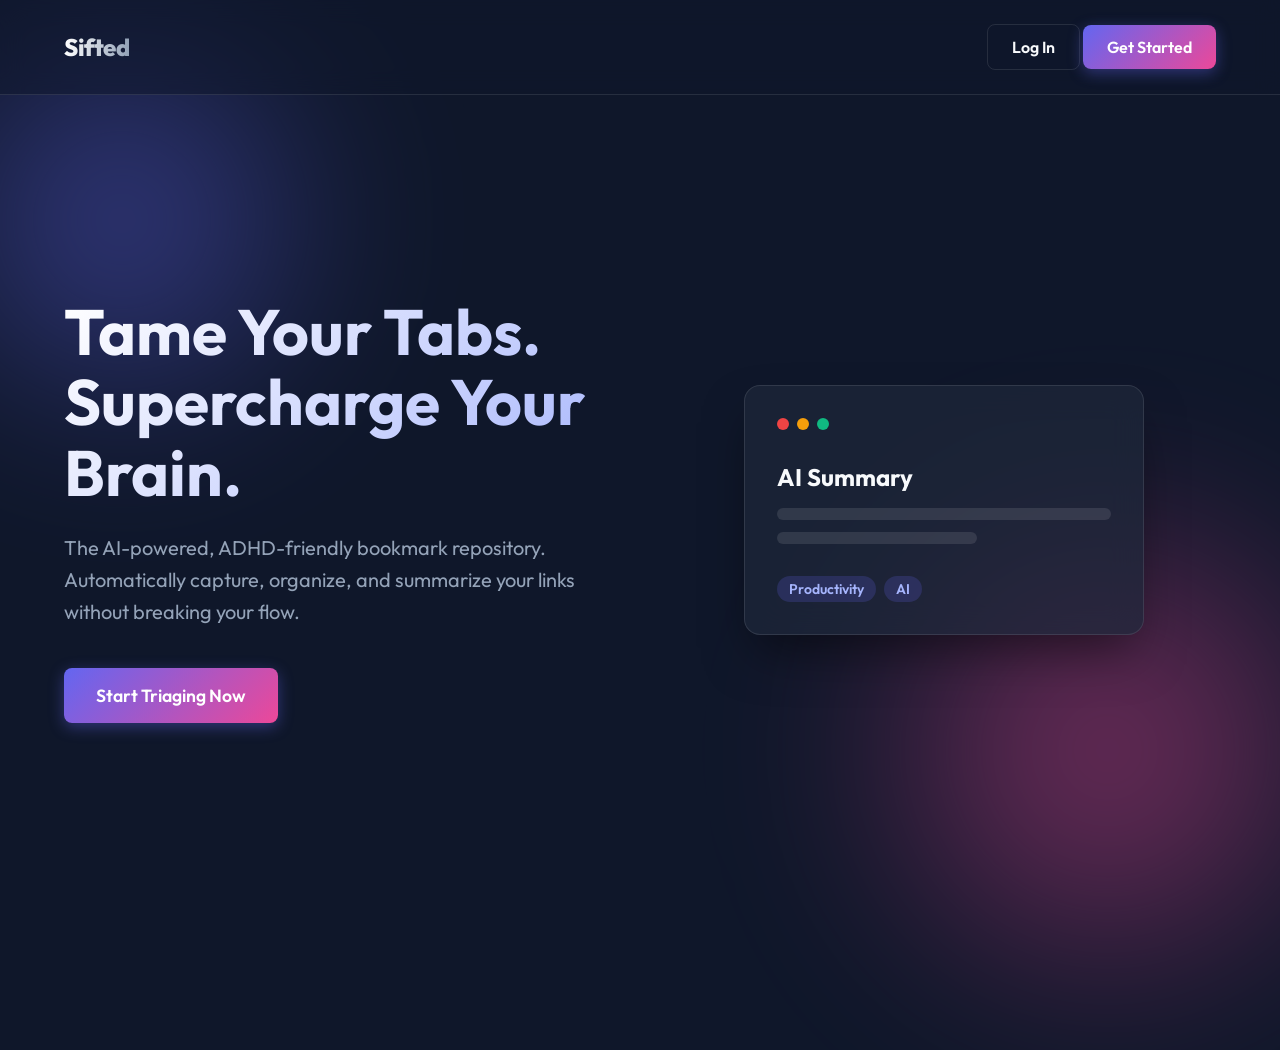
==== web/index.html @ cb75d7e3 "Login and Database added Still missing link to extension, polish and some features. Basically an MVP" ====
<!DOCTYPE html>
<html lang="en">

<head>
    <meta charset="UTF-8">
    <meta name="viewport" content="width=device-width, initial-scale=1.0">
    <title>Sifted - AI Bookmark Triage</title>
    <link rel="stylesheet" href="css/style.css">
    <link rel="preconnect" href="https://fonts.googleapis.com">
    <link rel="preconnect" href="https://fonts.gstatic.com" crossorigin>
    <link href="https://fonts.googleapis.com/css2?family=Outfit:wght@300;400;600;800&display=swap" rel="stylesheet">
</head>

<body class="landing-page dark-theme">
    <div class="blob blob-1"></div>
    <div class="blob blob-2"></div>

    <header class="glass-header">
        <div class="logo">Sifted</div>
        <nav>
            <a href="login.html" class="btn btn-secondary">Log In</a>
            <a href="signup.html" class="btn btn-primary">Get Started</a>
        </nav>
    </header>

    <main class="hero">
        <div class="hero-content">
            <h1 class="gradient-text">Tame Your Tabs. <br>Supercharge Your Brain.</h1>
            <p>The AI-powered, ADHD-friendly bookmark repository. Automatically capture, organize, and summarize your
                links without breaking your flow.</p>
            <div class="cta-group">
                <a href="signup.html" class="btn btn-primary btn-large">Start Triaging Now</a>
            </div>
        </div>

        <div class="hero-visual">
            <div class="glass-card mockup-card">
                <div class="mockup-header">
                    <span class="dot red"></span>
                    <span class="dot yellow"></span>
                    <span class="dot green"></span>
                </div>
                <div class="mockup-body">
                    <h3>AI Summary</h3>
                    <p class="skeleton-text"></p>
                    <p class="skeleton-text short"></p>
                    <div class="tags">
                        <span class="tag">Productivity</span>
                        <span class="tag">AI</span>
                    </div>
                </div>
            </div>
        </div>
    </main>

    <script src="js/app.js"></script>
</body>

</html>
---- web/css/style.css ----
:root {
    --primary: #6366f1;
    --primary-hover: #4f46e5;
    --secondary: #ec4899;
    --bg-color: #0f172a;
    --surface: rgba(30, 41, 59, 0.7);
    --surface-border: rgba(255, 255, 255, 0.1);
    --text-main: #f8fafc;
    --text-muted: #94a3b8;
    --font-family: 'Outfit', sans-serif;
}

* {
    margin: 0;
    padding: 0;
    box-sizing: border-box;
    font-family: var(--font-family);
}

body {
    background-color: var(--bg-color);
    color: var(--text-main);
    min-height: 100vh;
    overflow-x: hidden;
    position: relative;
}

/* Background Gradients / Blobs */
.blob {
    position: absolute;
    filter: blur(80px);
    border-radius: 50%;
    z-index: -1;
    opacity: 0.5;
    animation: float 10s ease-in-out infinite;
}

.blob-1 {
    top: -10%;
    left: -10%;
    width: 500px;
    height: 500px;
    background: radial-gradient(circle, var(--primary) 0%, transparent 70%);
}

.blob-2 {
    bottom: -10%;
    right: -10%;
    width: 600px;
    height: 600px;
    background: radial-gradient(circle, var(--secondary) 0%, transparent 70%);
    animation-delay: -5s;
}

@keyframes float {

    0%,
    100% {
        transform: translateY(0) scale(1);
    }

    50% {
        transform: translateY(-20px) scale(1.05);
    }
}

/* Glassmorphism */
.glass-header {
    display: flex;
    justify-content: space-between;
    align-items: center;
    padding: 1.5rem 5%;
    background: rgba(15, 23, 42, 0.5);
    backdrop-filter: blur(12px);
    -webkit-backdrop-filter: blur(12px);
    border-bottom: 1px solid var(--surface-border);
    position: fixed;
    top: 0;
    left: 0;
    width: 100%;
    z-index: 100;
}

.logo {
    font-size: 1.5rem;
    font-weight: 800;
    letter-spacing: -0.5px;
    background: linear-gradient(to right, #fff, var(--text-muted));
    -webkit-background-clip: text;
    background-clip: text;
    -webkit-text-fill-color: transparent;
    text-decoration: none;
}

/* Buttons */
.btn {
    padding: 0.75rem 1.5rem;
    border-radius: 8px;
    text-decoration: none;
    font-weight: 600;
    transition: all 0.3s ease;
    cursor: pointer;
    border: none;
    display: inline-block;
}

.btn-primary {
    background: linear-gradient(135deg, var(--primary), var(--secondary));
    color: white;
    box-shadow: 0 4px 15px rgba(99, 102, 241, 0.4);
}

.btn-primary:hover {
    transform: translateY(-2px);
    box-shadow: 0 6px 20px rgba(99, 102, 241, 0.6);
}

.btn-secondary {
    background: transparent;
    color: var(--text-main);
    border: 1px solid var(--surface-border);
}

.btn-secondary:hover {
    background: rgba(255, 255, 255, 0.05);
}

.btn-large {
    padding: 1rem 2rem;
    font-size: 1.1rem;
}

/* Hero Section */
.hero {
    min-height: 100vh;
    display: flex;
    align-items: center;
    justify-content: space-between;
    padding: 5% 5%;
    gap: 4rem;
    margin-top: 60px;
}

.hero-content {
    flex: 1;
    max-width: 600px;
}

.gradient-text {
    font-size: 4rem;
    line-height: 1.1;
    margin-bottom: 1.5rem;
    background: linear-gradient(135deg, #fff 0%, #a5b4fc 100%);
    -webkit-background-clip: text;
    background-clip: text;
    -webkit-text-fill-color: transparent;
}

.hero-content p {
    font-size: 1.25rem;
    color: var(--text-muted);
    margin-bottom: 2.5rem;
    line-height: 1.6;
}

.hero-visual {
    flex: 1;
    display: flex;
    justify-content: center;
}

.glass-card {
    background: var(--surface);
    backdrop-filter: blur(16px);
    -webkit-backdrop-filter: blur(16px);
    border: 1px solid var(--surface-border);
    border-radius: 16px;
    padding: 2rem;
    width: 100%;
    max-width: 400px;
    box-shadow: 0 25px 50px -12px rgba(0, 0, 0, 0.5);
    transition: all 0.5s ease;
}

.glass-card:hover {
    box-shadow: 0 0 30px rgba(99, 102, 241, 0.3), 0 25px 50px -12px rgba(0, 0, 0, 0.5);
    border-color: rgba(99, 102, 241, 0.4);
}

.mockup-header {
    display: flex;
    gap: 8px;
    margin-bottom: 2rem;
}

.dot {
    width: 12px;
    height: 12px;
    border-radius: 50%;
}

.dot.red {
    background: #ef4444;
}

.dot.yellow {
    background: #f59e0b;
}

.dot.green {
    background: #10b981;
}

.mockup-body h3 {
    margin-bottom: 1rem;
    font-size: 1.5rem;
}

.skeleton-text {
    height: 12px;
    background: rgba(255, 255, 255, 0.1);
    border-radius: 6px;
    margin-bottom: 12px;
    width: 100%;
}

.skeleton-text.short {
    width: 60%;
}

.tags {
    display: flex;
    gap: 0.5rem;
    margin-top: 2rem;
}

.tag {
    background: rgba(99, 102, 241, 0.2);
    color: #a5b4fc;
    padding: 0.25rem 0.75rem;
    border-radius: 999px;
    font-size: 0.875rem;
    font-weight: 600;
}

/* Input Fields */
.input-group {
    margin-bottom: 1.5rem;
}

.input-group label {
    display: block;
    margin-bottom: 0.5rem;
    color: var(--text-muted);
    font-size: 0.9rem;
}

.input-field {
    width: 100%;
    padding: 0.75rem 1rem;
    background: rgba(15, 23, 42, 0.5);
    border: 1px solid var(--surface-border);
    border-radius: 8px;
    color: white;
    font-family: var(--font-family);
    transition: border-color 0.3s ease;
}

.input-field:focus {
    outline: none;
    border-color: var(--primary);
}

/* Responsive */
@media (max-width: 768px) {
    .hero {
        flex-direction: column;
        text-align: center;
        margin-top: 100px;
    }

    .gradient-text {
        font-size: 3rem;
    }

    /* removed transform override */
}

/* Auth Cards */
.auth-container {
    min-height: 100vh;
    display: flex;
    align-items: center;
    justify-content: center;
    padding-top: 80px;
}

.auth-card {
    width: 100%;
    max-width: 400px;
}

.auth-card h2 {
    margin-bottom: 2rem;
    text-align: center;
}

.auth-links {
    margin-top: 1.5rem;
    text-align: center;
    color: var(--text-muted);
}

.auth-links a {
    color: var(--primary);
    text-decoration: none;
    font-weight: 600;
}

.error-message {
    color: #ef4444;
    margin-bottom: 1rem;
    font-size: 0.9rem;
    text-align: center;
}

.success-message {
    color: #10b981;
    margin-bottom: 1rem;
    font-size: 0.9rem;
    text-align: center;
}

/* Dashboard */
.dashboard-container {
    padding-top: 100px;
    min-height: 100vh;
    display: flex;
    justify-content: center;
}

.triage-card {
    width: 100%;
    max-width: 600px;
    margin: 20px;
    display: flex;
    flex-direction: column;
    gap: 1.5rem;
}

.card-header {
    border-bottom: 1px solid var(--surface-border);
    padding-bottom: 1rem;
}

.bookmark-link {
    color: var(--text-main);
    text-decoration: none;
    transition: color 0.2s;
}

.bookmark-link:hover {
    color: var(--primary);
}

.bookmark-icon {
    width: 24px;
    height: 24px;
    border-radius: 4px;
    object-fit: cover;
}

.title-row {
    display: flex;
    align-items: center;
    gap: 12px;
}

.date-badge {
    font-size: 0.8rem;
    color: var(--text-muted);
}

.tags-editor {
    display: flex;
    flex-wrap: wrap;
    gap: 0.5rem;
    margin-bottom: 0.5rem;
}

.tag.dismissible {
    cursor: pointer;
    display: flex;
    align-items: center;
    gap: 0.5rem;
}

.tag.dismissible::after {
    content: "×";
    font-weight: bold;
}

.tag.dismissible:hover {
    background: rgba(239, 68, 68, 0.2);
    color: #fca5a5;
}

.card-actions {
    display: flex;
    justify-content: space-between;
    gap: 1rem;
    border-top: 1px solid var(--surface-border);
    padding-top: 1.5rem;
}

.action-btn {
    flex: 1;
}

.mt-2 {
    margin-top: 0.5rem;
}

.mb-4 {
    margin-bottom: 1rem;
}

.text-center {
    text-align: center;
}

/* Gallery Grid */
.bookmarks-grid {
    display: grid;
    grid-template-columns: repeat(auto-fill, minmax(300px, 1fr));
    gap: 2rem;
    padding-bottom: 3rem;
}

.gallery-card {
    max-width: 100%;
    margin: 0;
    transition: all 0.3s ease;
}

.gallery-card:hover {
    transform: translateY(-5px);
    box-shadow: 0 10px 30px rgba(99, 102, 241, 0.2);
}
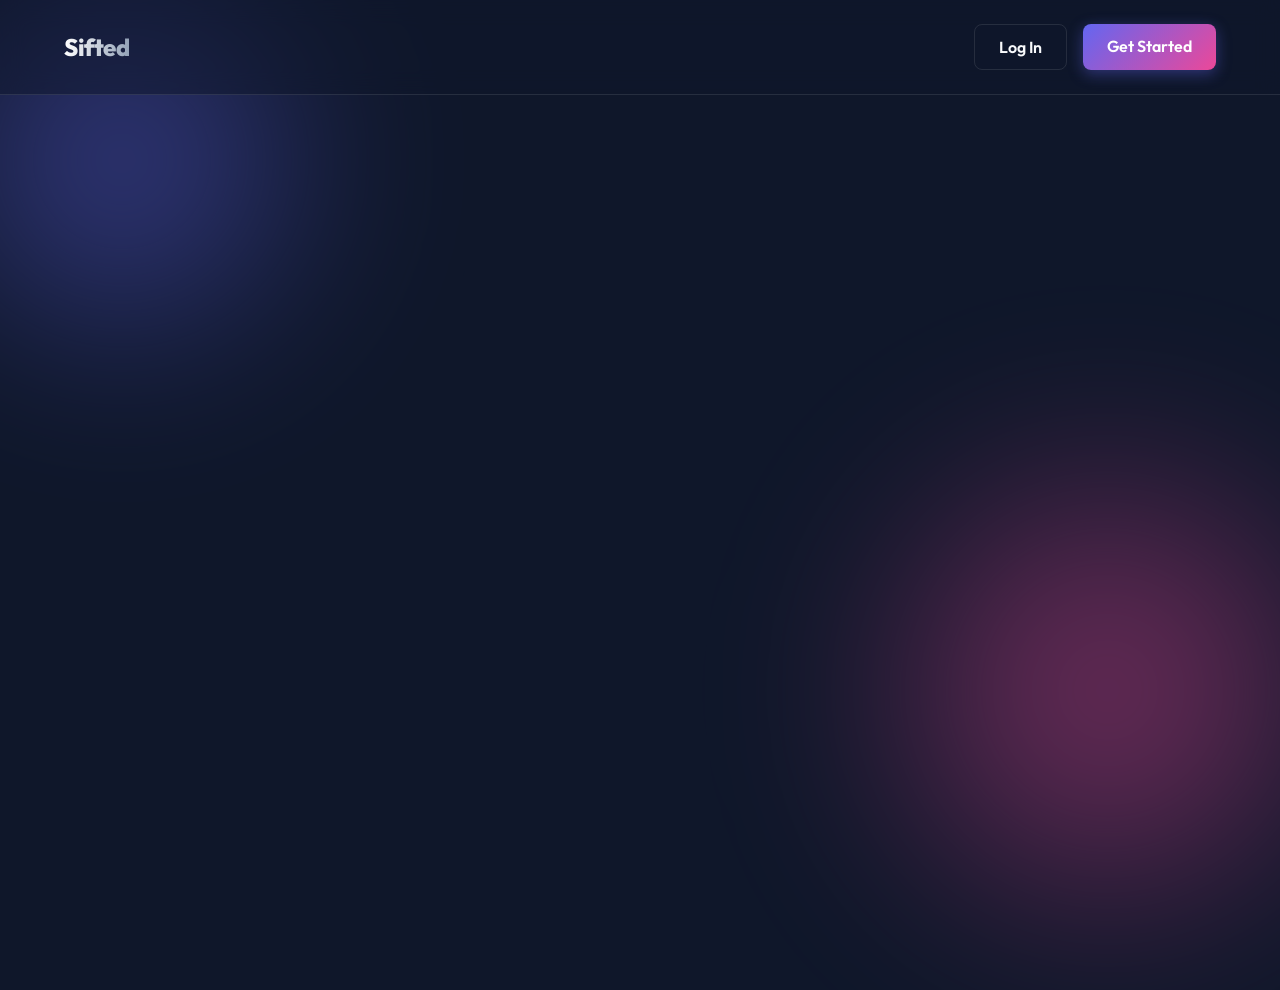
==== commit 6f25fdc5: "changed web into 3 files" ====
--- a/web/index.html
+++ b/web/index.html
@@ -5,31 +5,39 @@
     <meta charset="UTF-8">
     <meta name="viewport" content="width=device-width, initial-scale=1.0">
     <title>Sifted - AI Bookmark Triage</title>
-    <link rel="stylesheet" href="css/style.css">
+    <link rel="icon" type="image/png" href="icon.png">
+    <link rel="stylesheet" href="style.css">
     <link rel="preconnect" href="https://fonts.googleapis.com">
     <link rel="preconnect" href="https://fonts.gstatic.com" crossorigin>
     <link href="https://fonts.googleapis.com/css2?family=Outfit:wght@300;400;600;800&display=swap" rel="stylesheet">
+    <script src="https://cdn.jsdelivr.net/npm/@supabase/supabase-js@2"></script>
 </head>
 
-<body class="landing-page dark-theme">
+<body class="dark-theme">
     <div class="blob blob-1"></div>
     <div class="blob blob-2"></div>
 
     <header class="glass-header">
-        <div class="logo">Sifted</div>
-        <nav>
-            <a href="login.html" class="btn btn-secondary">Log In</a>
-            <a href="signup.html" class="btn btn-primary">Get Started</a>
+        <a href="#landing" class="logo">Sifted</a>
+        <nav class="guest-nav">
+            <a href="#login" class="btn btn-secondary">Log In</a>
+            <a href="#signup" class="btn btn-primary">Get Started</a>
+        </nav>
+        <nav class="auth-nav">
+            <a href="#dashboard" class="btn btn-secondary">Triage Queue</a>
+            <a href="#gallery" class="btn btn-primary">My Library</a>
+            <button id="logout-btn" class="btn btn-secondary">Log Out</button>
         </nav>
     </header>
 
-    <main class="hero">
+    <!-- Landing Page -->
+    <main id="landing" class="page-section hero">
         <div class="hero-content">
             <h1 class="gradient-text">Tame Your Tabs. <br>Supercharge Your Brain.</h1>
             <p>The AI-powered, ADHD-friendly bookmark repository. Automatically capture, organize, and summarize your
                 links without breaking your flow.</p>
             <div class="cta-group">
-                <a href="signup.html" class="btn btn-primary btn-large">Start Triaging Now</a>
+                <a href="#signup" id="landing-cta" class="btn btn-primary btn-large">Start Triaging Now</a>
             </div>
         </div>
 
@@ -53,7 +61,131 @@
         </div>
     </main>
 
-    <script src="js/app.js"></script>
+    <!-- Login Page -->
+    <main id="login" class="page-section auth-container">
+        <div class="glass-card auth-card">
+            <h2>Log In to Triage</h2>
+            <form id="login-form">
+                <div class="input-group">
+                    <label for="login-email">Email</label>
+                    <input type="email" id="login-email" class="input-field" required>
+                </div>
+                <div class="input-group">
+                    <label for="login-password">Password</label>
+                    <input type="password" id="login-password" class="input-field" required>
+                </div>
+                <div id="login-error" class="error-message"></div>
+                <button type="submit" class="btn btn-primary" style="width: 100%;">Log In</button>
+            </form>
+            <p class="auth-links">Don't have an account? <a href="#signup">Sign up</a></p>
+        </div>
+    </main>
+
+    <!-- Sign Up Page -->
+    <main id="signup" class="page-section auth-container">
+        <div class="glass-card auth-card">
+            <h2>Join Sifted</h2>
+            <form id="signup-form">
+                <div class="input-group">
+                    <label for="signup-email">Email</label>
+                    <input type="email" id="signup-email" class="input-field" required>
+                </div>
+                <div class="input-group">
+                    <label for="signup-password">Password</label>
+                    <input type="password" id="signup-password" class="input-field" required>
+                </div>
+                <div id="signup-error" class="error-message"></div>
+                <div id="signup-success" class="success-message"></div>
+                <button type="submit" class="btn btn-primary" style="width: 100%;">Sign Up</button>
+            </form>
+            <p class="auth-links">Already have an account? <a href="#login">Log in</a></p>
+        </div>
+    </main>
+
+    <!-- Setup Page -->
+    <main id="setup" class="page-section auth-container">
+        <div class="glass-card auth-card text-center" style="max-width: 500px;">
+            <h2>Install the Extension</h2>
+            <p style="color: var(--text-muted); margin-bottom: 2rem;">Sifted works by capturing your bookmarks in the
+                background. Install the Chrome extension to get started.</p>
+
+            <button class="btn btn-primary btn-large mb-4" id="download-ext">Download Extension Source</button>
+            <p id="handshake-status" style="margin-top: 1rem; font-size: 0.9rem; color: var(--text-muted);"></p>
+        </div>
+    </main>
+
+    <!-- Dashboard Page -->
+    <main id="dashboard" class="page-section dashboard-container">
+        <div id="dash-loading" class="text-center" style="margin-top: 100px;">Loading bookmarks...</div>
+
+        <div id="dash-empty-state" class="text-center" style="display: none; margin-top: 100px;">
+            <div class="glass-card" style="margin: 0 auto; max-width: 400px; padding: 3rem;">
+                <h2 style="margin-bottom: 1rem;">You're all caught up!</h2>
+                <p style="color: var(--text-muted);">No more bookmarks to triage right now. Go browse the web!</p>
+            </div>
+        </div>
+
+        <div id="triage-card" class="glass-card triage-card" style="display: none;">
+            <div class="card-header">
+                <a href="#" id="b-url" target="_blank" class="bookmark-link">
+                    <div class="title-row">
+                        <img id="b-icon" src="" class="bookmark-icon" style="display: none;" alt="Icon">
+                        <h2 id="b-title" style="margin: 0;">Bookmark Title</h2>
+                    </div>
+                </a>
+                <span id="b-date" class="date-badge"></span>
+            </div>
+
+            <div class="card-body">
+                <div class="input-group">
+                    <label for="b-summary">AI Summary (Editable)</label>
+                    <textarea id="b-summary" class="input-field" rows="3"></textarea>
+                </div>
+
+                <div class="input-group">
+                    <label>Tags</label>
+                    <div id="preset-tags" class="tags-editor mb-4"
+                        style="border-bottom: 1px solid var(--surface-border); padding-bottom: 0.5rem;">
+                        <!-- Preset tags will be loaded here -->
+                    </div>
+                    <div id="b-tags" class="tags-editor">
+                        <!-- Tags inserted here -->
+                    </div>
+                    <input type="text" id="add-tag" class="input-field mt-2" placeholder="Add custom tag + Enter">
+                </div>
+            </div>
+
+            <div class="card-actions">
+                <button id="btn-skip" class="btn btn-secondary action-btn">Skip</button>
+                <button id="btn-post" class="btn btn-secondary action-btn" title="Post to Community">Share Post</button>
+                <button id="btn-confirm" class="btn btn-primary action-btn">Confirm & Save</button>
+            </div>
+        </div>
+    </main>
+
+    <!-- Gallery Page -->
+    <main id="gallery" class="page-section gallery-container" style="padding: 100px 5% 50px 5%;">
+        <div class="gallery-header"
+            style="display: flex; justify-content: space-between; align-items: center; margin-bottom: 2rem;">
+            <h2>My Library</h2>
+            <div class="search-box">
+                <input type="text" id="search-input" class="input-field" placeholder="Search titles or tags..."
+                    style="width: 300px; padding: 0.5rem 1rem;">
+            </div>
+        </div>
+
+        <div id="gallery-loading" class="text-center">Loading library...</div>
+
+        <div id="gallery-empty-state" class="text-center" style="display: none; padding: 3rem;">
+            <p style="color: var(--text-muted);">No sorted bookmarks yet. Go triage your queue!</p>
+        </div>
+
+        <div id="bookmarks-grid" class="bookmarks-grid">
+            <!-- Bookmark cards injected here -->
+        </div>
+    </main>
+
+    <script src="script.js"></script>
 </body>
 
 </html>
--- a/web/style.css
+++ b/web/style.css
@@ -0,0 +1,477 @@
+:root {
+    --primary: #6366f1;
+    --primary-hover: #4f46e5;
+    --secondary: #ec4899;
+    --bg-color: #0f172a;
+    --surface: rgba(30, 41, 59, 0.7);
+    --surface-border: rgba(255, 255, 255, 0.1);
+    --text-main: #f8fafc;
+    --text-muted: #94a3b8;
+    --font-family: 'Outfit', sans-serif;
+}
+
+* {
+    margin: 0;
+    padding: 0;
+    box-sizing: border-box;
+    font-family: var(--font-family);
+}
+
+body {
+    background-color: var(--bg-color);
+    color: var(--text-main);
+    min-height: 100vh;
+    overflow-x: hidden;
+    position: relative;
+}
+
+/* SPA Sections */
+.page-section {
+    width: 100%;
+}
+
+.page-section:not(.active) {
+    display: none !important;
+}
+
+/* Nav States */
+.auth-nav {
+    display: none;
+}
+
+.guest-nav {
+    display: flex;
+    gap: 1rem;
+}
+
+body.logged-in .auth-nav {
+    display: flex;
+    gap: 1rem;
+}
+
+body.logged-in .guest-nav {
+    display: none;
+}
+
+/* Background Gradients / Blobs */
+.blob {
+    position: absolute;
+    filter: blur(80px);
+    border-radius: 50%;
+    z-index: -1;
+    opacity: 0.5;
+    animation: float 10s ease-in-out infinite;
+}
+
+.blob-1 {
+    top: -10%;
+    left: -10%;
+    width: 500px;
+    height: 500px;
+    background: radial-gradient(circle, var(--primary) 0%, transparent 70%);
+}
+
+.blob-2 {
+    bottom: -10%;
+    right: -10%;
+    width: 600px;
+    height: 600px;
+    background: radial-gradient(circle, var(--secondary) 0%, transparent 70%);
+    animation-delay: -5s;
+}
+
+@keyframes float {
+
+    0%,
+    100% {
+        transform: translateY(0) scale(1);
+    }
+
+    50% {
+        transform: translateY(-20px) scale(1.05);
+    }
+}
+
+/* Glassmorphism */
+.glass-header {
+    display: flex;
+    justify-content: space-between;
+    align-items: center;
+    padding: 1.5rem 5%;
+    background: rgba(15, 23, 42, 0.5);
+    backdrop-filter: blur(12px);
+    -webkit-backdrop-filter: blur(12px);
+    border-bottom: 1px solid var(--surface-border);
+    position: fixed;
+    top: 0;
+    left: 0;
+    width: 100%;
+    z-index: 100;
+}
+
+.logo {
+    font-size: 1.5rem;
+    font-weight: 800;
+    letter-spacing: -0.5px;
+    background: linear-gradient(to right, #fff, var(--text-muted));
+    -webkit-background-clip: text;
+    background-clip: text;
+    -webkit-text-fill-color: transparent;
+    text-decoration: none;
+    cursor: pointer;
+}
+
+/* Buttons */
+.btn {
+    padding: 0.75rem 1.5rem;
+    border-radius: 8px;
+    text-decoration: none;
+    font-weight: 600;
+    transition: all 0.3s ease;
+    cursor: pointer;
+    border: none;
+    display: inline-block;
+}
+
+.btn-primary {
+    background: linear-gradient(135deg, var(--primary), var(--secondary));
+    color: white;
+    box-shadow: 0 4px 15px rgba(99, 102, 241, 0.4);
+}
+
+.btn-primary:hover {
+    transform: translateY(-2px);
+    box-shadow: 0 6px 20px rgba(99, 102, 241, 0.6);
+}
+
+.btn-secondary {
+    background: transparent;
+    color: var(--text-main);
+    border: 1px solid var(--surface-border);
+}
+
+.btn-secondary:hover {
+    background: rgba(255, 255, 255, 0.05);
+}
+
+.btn-large {
+    padding: 1rem 2rem;
+    font-size: 1.1rem;
+}
+
+/* Hero Section */
+.hero {
+    min-height: 100vh;
+    display: flex;
+    align-items: center;
+    justify-content: space-between;
+    padding: 5% 5%;
+    gap: 4rem;
+    margin-top: 60px;
+}
+
+.hero-content {
+    flex: 1;
+    max-width: 600px;
+}
+
+.gradient-text {
+    font-size: 4rem;
+    line-height: 1.1;
+    margin-bottom: 1.5rem;
+    background: linear-gradient(135deg, #fff 0%, #a5b4fc 100%);
+    -webkit-background-clip: text;
+    background-clip: text;
+    -webkit-text-fill-color: transparent;
+}
+
+.hero-content p {
+    font-size: 1.25rem;
+    color: var(--text-muted);
+    margin-bottom: 2.5rem;
+    line-height: 1.6;
+}
+
+.hero-visual {
+    flex: 1;
+    display: flex;
+    justify-content: center;
+}
+
+.glass-card {
+    background: var(--surface);
+    backdrop-filter: blur(16px);
+    -webkit-backdrop-filter: blur(16px);
+    border: 1px solid var(--surface-border);
+    border-radius: 16px;
+    padding: 2rem;
+    width: 100%;
+    max-width: 400px;
+    box-shadow: 0 25px 50px -12px rgba(0, 0, 0, 0.5);
+    transition: all 0.5s ease;
+}
+
+.glass-card:hover {
+    box-shadow: 0 0 30px rgba(99, 102, 241, 0.3), 0 25px 50px -12px rgba(0, 0, 0, 0.5);
+    border-color: rgba(99, 102, 241, 0.4);
+}
+
+.mockup-header {
+    display: flex;
+    gap: 8px;
+    margin-bottom: 2rem;
+}
+
+.dot {
+    width: 12px;
+    height: 12px;
+    border-radius: 50%;
+}
+
+.dot.red {
+    background: #ef4444;
+}
+
+.dot.yellow {
+    background: #f59e0b;
+}
+
+.dot.green {
+    background: #10b981;
+}
+
+.mockup-body h3 {
+    margin-bottom: 1rem;
+    font-size: 1.5rem;
+}
+
+.skeleton-text {
+    height: 12px;
+    background: rgba(255, 255, 255, 0.1);
+    border-radius: 6px;
+    margin-bottom: 12px;
+    width: 100%;
+}
+
+.skeleton-text.short {
+    width: 60%;
+}
+
+.tags {
+    display: flex;
+    gap: 0.5rem;
+    margin-top: 2rem;
+}
+
+.tag {
+    background: rgba(99, 102, 241, 0.2);
+    color: #a5b4fc;
+    padding: 0.25rem 0.75rem;
+    border-radius: 999px;
+    font-size: 0.875rem;
+    font-weight: 600;
+}
+
+/* Input Fields */
+.input-group {
+    margin-bottom: 1.5rem;
+}
+
+.input-group label {
+    display: block;
+    margin-bottom: 0.5rem;
+    color: var(--text-muted);
+    font-size: 0.9rem;
+}
+
+.input-field {
+    width: 100%;
+    padding: 0.75rem 1rem;
+    background: rgba(15, 23, 42, 0.5);
+    border: 1px solid var(--surface-border);
+    border-radius: 8px;
+    color: white;
+    font-family: var(--font-family);
+    transition: border-color 0.3s ease;
+}
+
+.input-field:focus {
+    outline: none;
+    border-color: var(--primary);
+}
+
+/* Responsive */
+@media (max-width: 768px) {
+    .hero {
+        flex-direction: column;
+        text-align: center;
+        margin-top: 100px;
+    }
+
+    .gradient-text {
+        font-size: 3rem;
+    }
+}
+
+/* Auth Cards */
+.auth-container {
+    min-height: 100vh;
+    display: flex;
+    align-items: center;
+    justify-content: center;
+    padding-top: 80px;
+}
+
+.auth-card {
+    width: 100%;
+    max-width: 400px;
+}
+
+.auth-card h2 {
+    margin-bottom: 2rem;
+    text-align: center;
+}
+
+.auth-links {
+    margin-top: 1.5rem;
+    text-align: center;
+    color: var(--text-muted);
+}
+
+.auth-links a {
+    color: var(--primary);
+    text-decoration: none;
+    font-weight: 600;
+    cursor: pointer;
+}
+
+.error-message {
+    color: #ef4444;
+    margin-bottom: 1rem;
+    font-size: 0.9rem;
+    text-align: center;
+}
+
+.success-message {
+    color: #10b981;
+    margin-bottom: 1rem;
+    font-size: 0.9rem;
+    text-align: center;
+}
+
+/* Dashboard */
+.dashboard-container {
+    padding-top: 100px;
+    min-height: 100vh;
+    display: flex;
+    justify-content: center;
+}
+
+.triage-card {
+    width: 100%;
+    max-width: 600px;
+    margin: 20px;
+    display: flex;
+    flex-direction: column;
+    gap: 1.5rem;
+}
+
+.card-header {
+    border-bottom: 1px solid var(--surface-border);
+    padding-bottom: 1rem;
+}
+
+.bookmark-link {
+    color: var(--text-main);
+    text-decoration: none;
+    transition: color 0.2s;
+}
+
+.bookmark-link:hover {
+    color: var(--primary);
+}
+
+.bookmark-icon {
+    width: 24px;
+    height: 24px;
+    border-radius: 4px;
+    object-fit: cover;
+}
+
+.title-row {
+    display: flex;
+    align-items: center;
+    gap: 12px;
+}
+
+.date-badge {
+    font-size: 0.8rem;
+    color: var(--text-muted);
+}
+
+.tags-editor {
+    display: flex;
+    flex-wrap: wrap;
+    gap: 0.5rem;
+    margin-bottom: 0.5rem;
+}
+
+.tag.dismissible {
+    cursor: pointer;
+    display: flex;
+    align-items: center;
+    gap: 0.5rem;
+}
+
+.tag.dismissible::after {
+    content: "×";
+    font-weight: bold;
+}
+
+.tag.dismissible:hover {
+    background: rgba(239, 68, 68, 0.2);
+    color: #fca5a5;
+}
+
+.card-actions {
+    display: flex;
+    justify-content: space-between;
+    gap: 1rem;
+    border-top: 1px solid var(--surface-border);
+    padding-top: 1.5rem;
+}
+
+.action-btn {
+    flex: 1;
+}
+
+.mt-2 {
+    margin-top: 0.5rem;
+}
+
+.mb-4 {
+    margin-bottom: 1rem;
+}
+
+.text-center {
+    text-align: center;
+}
+
+/* Gallery Grid */
+.bookmarks-grid {
+    display: grid;
+    grid-template-columns: repeat(auto-fill, minmax(300px, 1fr));
+    gap: 2rem;
+    padding-bottom: 3rem;
+}
+
+.gallery-card {
+    max-width: 100%;
+    margin: 0;
+    transition: all 0.3s ease;
+}
+
+.gallery-card:hover {
+    transform: translateY(-5px);
+    box-shadow: 0 10px 30px rgba(99, 102, 241, 0.2);
+}
